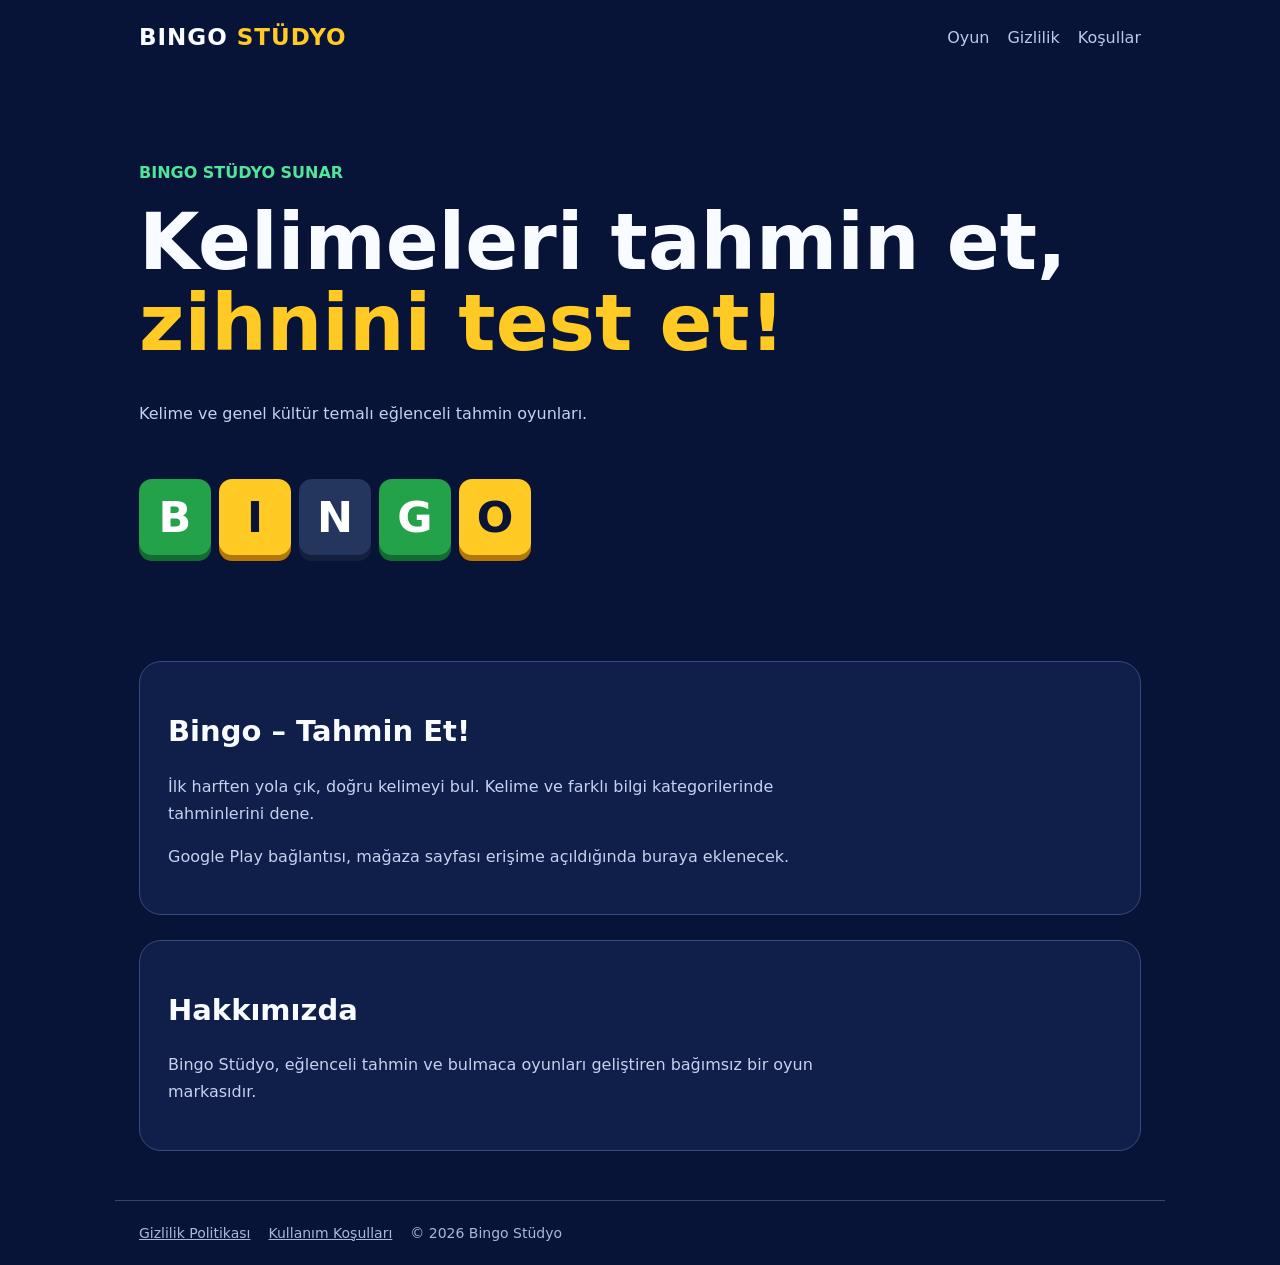
==== index.html @ f496538a "Add files via upload" ====
<!doctype html><html lang="tr"><head><meta charset="utf-8"><meta name="viewport" content="width=device-width,initial-scale=1"><meta name="description" content="Bingo Stüdyo - kelime ve tahmin oyunları."><title>Bingo Stüdyo | Tahmin Et!</title><link rel="stylesheet" href="style.css"></head><body><header><div class="logo">BINGO <span>STÜDYO</span></div><nav><a href="#oyun">Oyun</a><a href="privacy.html">Gizlilik</a><a href="terms.html">Koşullar</a></nav></header><main><section class="hero"><div class="eyebrow">BINGO STÜDYO SUNAR</div><h1>Kelimeleri tahmin et,<br><span>zihnini test et!</span></h1><p>Kelime ve genel kültür temalı eğlenceli tahmin oyunları.</p><div class="tiles" aria-label="Bingo"><div class="tile">B</div><div class="tile">I</div><div class="tile">N</div><div class="tile">G</div><div class="tile">O</div></div></section><section class="panel" id="oyun"><h2>Bingo – Tahmin Et!</h2><p>İlk harften yola çık, doğru kelimeyi bul. Kelime ve farklı bilgi kategorilerinde tahminlerini dene.</p><p>Google Play bağlantısı, mağaza sayfası erişime açıldığında buraya eklenecek.</p></section><section class="panel"><h2>Hakkımızda</h2><p>Bingo Stüdyo, eğlenceli tahmin ve bulmaca oyunları geliştiren bağımsız bir oyun markasıdır.</p></section></main><footer><a href="privacy.html">Gizlilik Politikası</a><a href="terms.html">Kullanım Koşulları</a><span>© 2026 Bingo Stüdyo</span></footer></body></html>
---- style.css ----
*{box-sizing:border-box}body{margin:0;background:#071438;color:#f8fbff;font:16px system-ui,Arial,sans-serif}a{color:inherit}header,main,footer{max-width:1050px;margin:auto;padding:24px}header{display:flex;justify-content:space-between;align-items:center;gap:20px}nav{display:flex;gap:18px;flex-wrap:wrap}nav a{color:#b9c8ec;text-decoration:none}.logo{font-size:23px;font-weight:900;letter-spacing:1px}.logo span{color:#ffca24}.hero{padding:65px 0;display:grid;gap:20px}.eyebrow{color:#51e59c;font-weight:800}h1{font-size:clamp(42px,7vw,78px);line-height:1.04;margin:0}h1 span{color:#ffca24}p{line-height:1.7;color:#c5d1ee;max-width:670px}.cta{display:inline-block;background:#ffca24;color:#071438;font-weight:900;text-decoration:none;padding:14px 23px;border-radius:13px}.panel{background:#101f4a;border:1px solid #354a7d;border-radius:22px;padding:28px;margin:25px 0}.tiles{display:flex;gap:8px;flex-wrap:wrap;margin:16px 0}.tile{display:grid;place-items:center;width:72px;height:76px;border-radius:13px;background:#24a24a;color:white;font-size:43px;font-weight:900;box-shadow:0 6px #126c31}.tile:nth-child(2),.tile:nth-child(5){background:#ffca24;color:#0a1536;box-shadow:0 6px #b47706}.tile:nth-child(3){background:#24365d;box-shadow:0 6px #14203c}footer{border-top:1px solid #34456d;color:#a8b8dc;font-size:14px}footer a{margin-right:18px}h2{font-size:29px}li{line-height:1.8;color:#c5d1ee}@media(max-width:600px){header{align-items:flex-start;flex-direction:column}.tile{width:55px;height:60px;font-size:33px}.hero{padding:35px 0}}
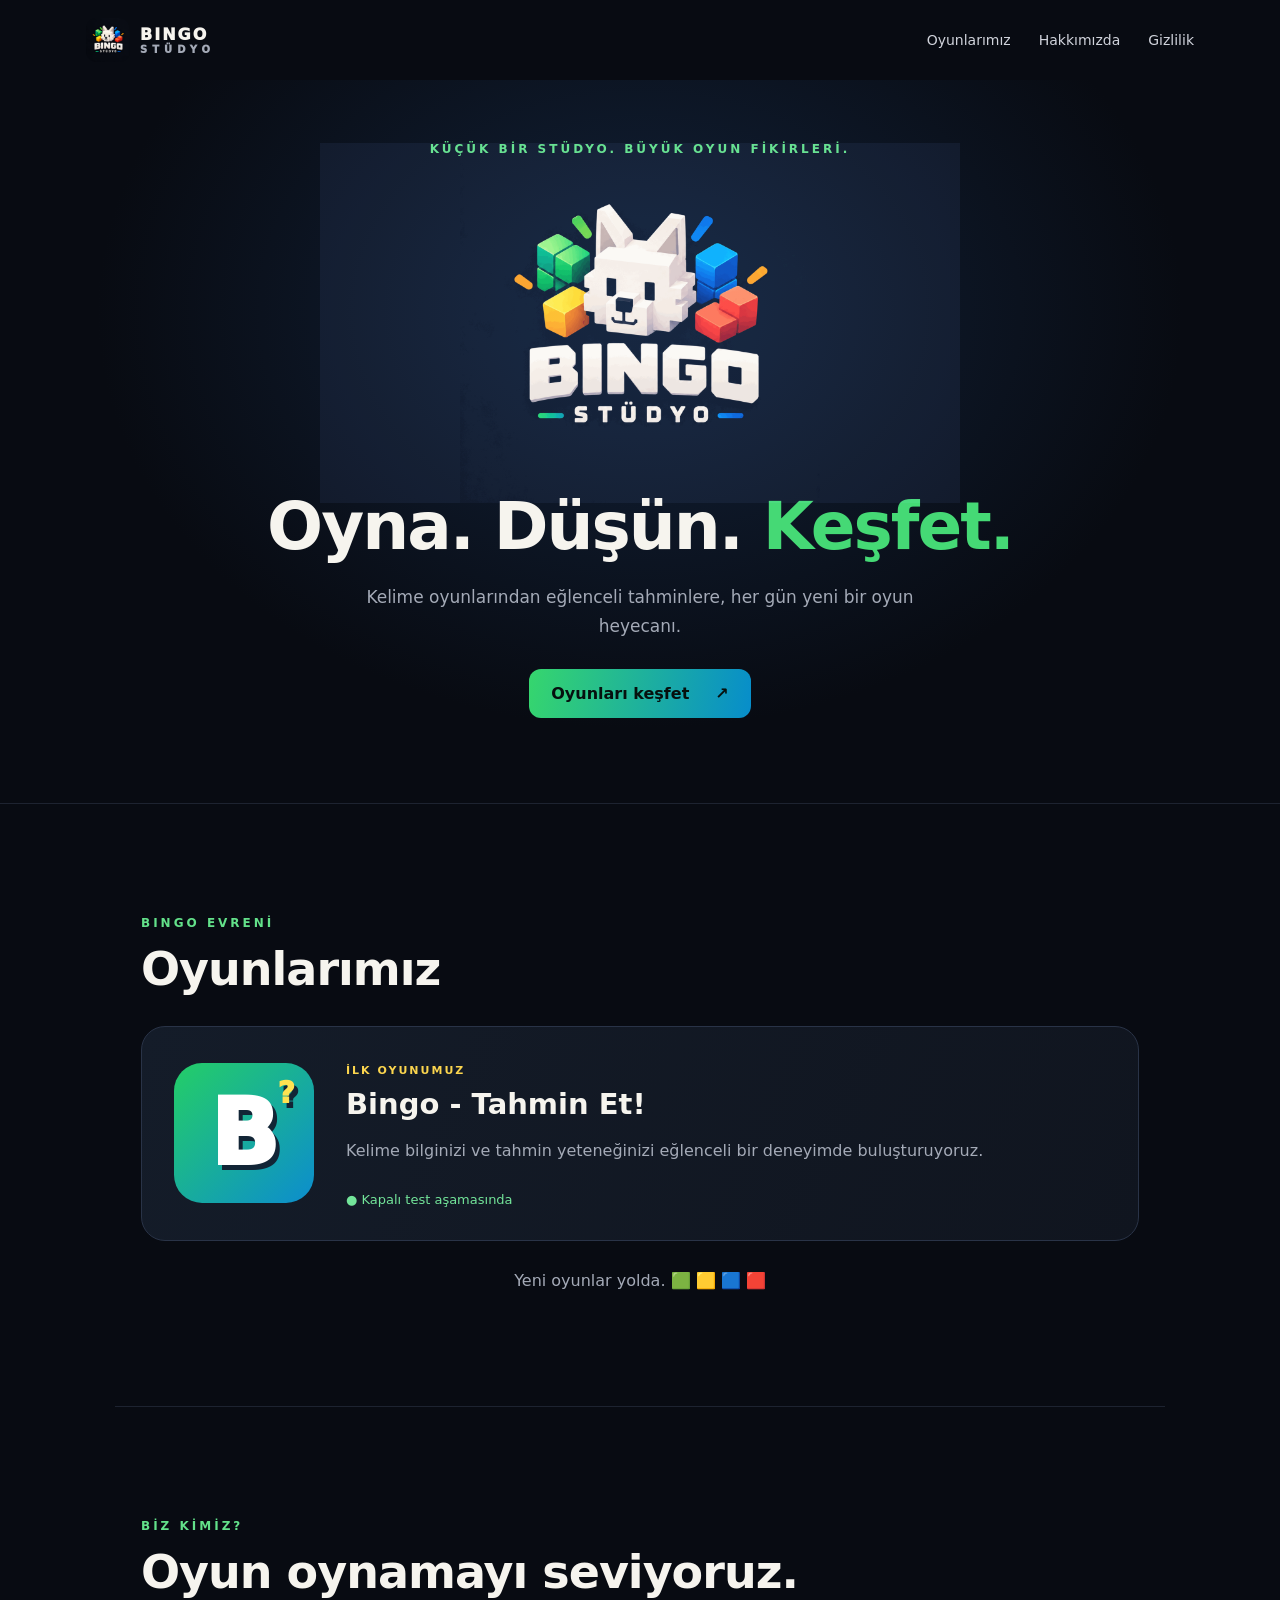
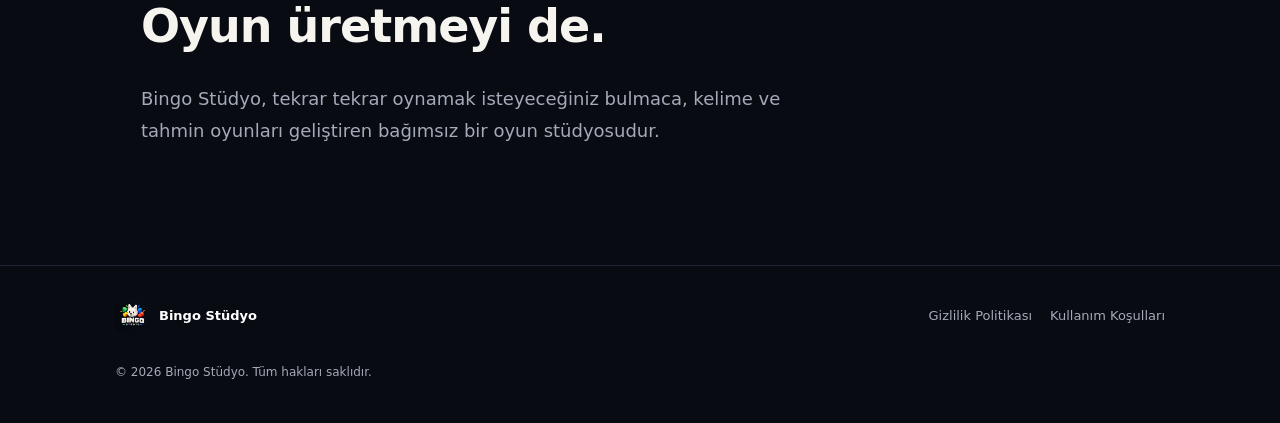
==== commit 078541cd: "Add files via upload" ====
--- a/index.html
+++ b/index.html
@@ -1 +1 @@
-<!doctype html><html lang="tr"><head><meta charset="utf-8"><meta name="viewport" content="width=device-width,initial-scale=1"><meta name="description" content="Bingo Stüdyo - kelime ve tahmin oyunları."><title>Bingo Stüdyo | Tahmin Et!</title><link rel="stylesheet" href="style.css"></head><body><header><div class="logo">BINGO <span>STÜDYO</span></div><nav><a href="#oyun">Oyun</a><a href="privacy.html">Gizlilik</a><a href="terms.html">Koşullar</a></nav></header><main><section class="hero"><div class="eyebrow">BINGO STÜDYO SUNAR</div><h1>Kelimeleri tahmin et,<br><span>zihnini test et!</span></h1><p>Kelime ve genel kültür temalı eğlenceli tahmin oyunları.</p><div class="tiles" aria-label="Bingo"><div class="tile">B</div><div class="tile">I</div><div class="tile">N</div><div class="tile">G</div><div class="tile">O</div></div></section><section class="panel" id="oyun"><h2>Bingo – Tahmin Et!</h2><p>İlk harften yola çık, doğru kelimeyi bul. Kelime ve farklı bilgi kategorilerinde tahminlerini dene.</p><p>Google Play bağlantısı, mağaza sayfası erişime açıldığında buraya eklenecek.</p></section><section class="panel"><h2>Hakkımızda</h2><p>Bingo Stüdyo, eğlenceli tahmin ve bulmaca oyunları geliştiren bağımsız bir oyun markasıdır.</p></section></main><footer><a href="privacy.html">Gizlilik Politikası</a><a href="terms.html">Kullanım Koşulları</a><span>© 2026 Bingo Stüdyo</span></footer></body></html>+<!doctype html><html lang="tr"><head><meta charset="utf-8"><meta name="viewport" content="width=device-width,initial-scale=1"><meta name="theme-color" content="#080b12"><meta name="description" content="Bingo Stüdyo: kelime, tahmin ve bulmaca oyunları."><title>Bingo Stüdyo | Oyna, Düşün, Keşfet</title><link rel="icon" href="logo.png"><link rel="stylesheet" href="style.css"></head><body><header class="nav"><a class="brand" href="./"><img src="logo.png" alt="Bingo Stüdyo maskotu"><span>BINGO <small>STÜDYO</small></span></a><nav><a href="#oyunlar">Oyunlarımız</a><a href="#hakkimizda">Hakkımızda</a><a href="privacy.html">Gizlilik</a></nav></header><main><section class="hero"><div class="glow"></div><div class="hero-inner"><p class="eyebrow">KÜÇÜK BİR STÜDYO. BÜYÜK OYUN FİKİRLERİ.</p><img class="hero-logo" src="banner.png" alt="Bingo Stüdyo, beyaz kurt maskotu ve renkli oyun blokları"><h1>Oyna. Düşün. <em>Keşfet.</em></h1><p class="lead">Kelime oyunlarından eğlenceli tahminlere, her gün yeni bir oyun heyecanı.</p><a class="cta" href="#oyunlar">Oyunları keşfet <span>↗</span></a></div></section><section id="oyunlar" class="section"><p class="eyebrow">BINGO EVRENİ</p><h2>Oyunlarımız</h2><div class="game"><div class="game-icon">B<span>?</span></div><div><span class="tag">İLK OYUNUMUZ</span><h3>Bingo - Tahmin Et!</h3><p>Kelime bilginizi ve tahmin yeteneğinizi eğlenceli bir deneyimde buluşturuyoruz.</p><span class="status">● Kapalı test aşamasında</span></div></div><p class="soon">Yeni oyunlar yolda. 🟩 🟨 🟦 🟥</p></section><section id="hakkimizda" class="section about"><p class="eyebrow">BİZ KİMİZ?</p><h2>Oyun oynamayı seviyoruz.<br>Oyun üretmeyi de.</h2><p>Bingo Stüdyo, tekrar tekrar oynamak isteyeceğiniz bulmaca, kelime ve tahmin oyunları geliştiren bağımsız bir oyun stüdyosudur.</p></section></main><footer><div class="footer-brand"><img src="logo.png" alt=""><span>Bingo Stüdyo</span></div><div class="footer-links"><a href="privacy.html">Gizlilik Politikası</a><a href="terms.html">Kullanım Koşulları</a></div><p>© 2026 Bingo Stüdyo. Tüm hakları saklıdır.</p></footer></body></html>
--- a/style.css
+++ b/style.css
@@ -1 +1 @@
-*{box-sizing:border-box}body{margin:0;background:#071438;color:#f8fbff;font:16px system-ui,Arial,sans-serif}a{color:inherit}header,main,footer{max-width:1050px;margin:auto;padding:24px}header{display:flex;justify-content:space-between;align-items:center;gap:20px}nav{display:flex;gap:18px;flex-wrap:wrap}nav a{color:#b9c8ec;text-decoration:none}.logo{font-size:23px;font-weight:900;letter-spacing:1px}.logo span{color:#ffca24}.hero{padding:65px 0;display:grid;gap:20px}.eyebrow{color:#51e59c;font-weight:800}h1{font-size:clamp(42px,7vw,78px);line-height:1.04;margin:0}h1 span{color:#ffca24}p{line-height:1.7;color:#c5d1ee;max-width:670px}.cta{display:inline-block;background:#ffca24;color:#071438;font-weight:900;text-decoration:none;padding:14px 23px;border-radius:13px}.panel{background:#101f4a;border:1px solid #354a7d;border-radius:22px;padding:28px;margin:25px 0}.tiles{display:flex;gap:8px;flex-wrap:wrap;margin:16px 0}.tile{display:grid;place-items:center;width:72px;height:76px;border-radius:13px;background:#24a24a;color:white;font-size:43px;font-weight:900;box-shadow:0 6px #126c31}.tile:nth-child(2),.tile:nth-child(5){background:#ffca24;color:#0a1536;box-shadow:0 6px #b47706}.tile:nth-child(3){background:#24365d;box-shadow:0 6px #14203c}footer{border-top:1px solid #34456d;color:#a8b8dc;font-size:14px}footer a{margin-right:18px}h2{font-size:29px}li{line-height:1.8;color:#c5d1ee}@media(max-width:600px){header{align-items:flex-start;flex-direction:column}.tile{width:55px;height:60px;font-size:33px}.hero{padding:35px 0}}+:root{color-scheme:dark;--bg:#080b12;--text:#f6f4ee;--muted:#a4aab7;--green:#34d66a}*{box-sizing:border-box}html{scroll-behavior:smooth}body{margin:0;background:var(--bg);color:var(--text);font-family:Inter,system-ui,-apple-system,"Segoe UI",Arial,sans-serif}a{color:inherit;text-decoration:none}.nav{height:80px;max-width:1160px;margin:auto;padding:0 26px;display:flex;align-items:center;justify-content:space-between}.brand{display:flex;align-items:center;gap:10px;font-weight:950;letter-spacing:2px}.brand img{width:44px;height:44px;border-radius:11px}.brand small{display:block;font-size:10px;letter-spacing:5px;color:var(--muted)}nav{display:flex;gap:28px;color:#d0d3db;font-size:14px}nav a:hover,.footer-links a:hover{color:var(--green)}.hero{position:relative;overflow:hidden;min-height:680px;display:grid;place-items:center;text-align:center;border-bottom:1px solid #1d2330}.glow{position:absolute;inset:0;background:radial-gradient(ellipse at 50% 32%,#12223a 0%,transparent 60%);pointer-events:none}.hero-inner{position:relative;padding:50px 20px 85px}.eyebrow{font-size:12px;letter-spacing:3px;color:#63e18a;font-weight:800}.hero-logo{display:block;width:min(660px,94vw);height:360px;object-fit:contain;margin:-25px auto -15px;mix-blend-mode:screen}.hero h1{font-size:clamp(36px,6vw,66px);letter-spacing:-2px;margin:0}.hero h1 em{font-style:normal;color:#45d975}.lead{color:var(--muted);font-size:17px;line-height:1.7;max-width:580px;margin:18px auto 28px}.cta{display:inline-flex;align-items:center;gap:26px;background:linear-gradient(100deg,#36d66d,#078dcb);color:#06100e;padding:15px 22px;border-radius:12px;font-weight:850}.cta:hover{filter:brightness(1.12)}.section{max-width:1050px;margin:0 auto;padding:100px 26px}.section h2{font-size:clamp(30px,4vw,46px);letter-spacing:-1px;margin:8px 0 30px}.game{display:flex;align-items:center;gap:32px;background:linear-gradient(115deg,#141c29,#10151f);border:1px solid #293347;border-radius:24px;padding:32px}.game-icon{flex:none;width:140px;height:140px;border-radius:28px;background:linear-gradient(135deg,#24ce67,#0c8dce);display:grid;place-items:center;font-size:90px;font-weight:1000;color:white;position:relative;text-shadow:4px 5px #122536}.game-icon span{position:absolute;font-size:30px;right:19px;top:12px;color:#ffe251}.tag{font-size:11px;letter-spacing:2px;font-weight:900;color:#fbd54e}.game h3{font-size:29px;margin:9px 0}.game p,.about>p:last-child{color:var(--muted);line-height:1.8}.status{display:inline-block;margin-top:10px;color:#73e59a;font-size:13px}.soon{color:var(--muted);text-align:center;margin-top:30px}.about{border-top:1px solid #1d2330}.about>p:last-child{max-width:650px;font-size:18px}footer{border-top:1px solid #202634;padding:32px max(26px,calc((100vw - 1050px)/2));display:flex;align-items:center;gap:20px;flex-wrap:wrap;color:var(--muted);font-size:13px}.footer-brand{display:flex;align-items:center;gap:9px;color:white;font-weight:800;margin-right:auto}.footer-brand img{width:35px;border-radius:8px}.footer-links{display:flex;gap:18px}footer>p{width:100%;font-size:12px}@media(max-width:600px){.nav{height:68px;padding:0 16px}.brand{font-size:13px}.brand img{width:37px;height:37px}nav{gap:12px;font-size:11px}.hero{min-height:610px}.hero-logo{height:270px}.eyebrow{font-size:10px;letter-spacing:2px}.lead{font-size:15px}.section{padding:65px 20px}.game{padding:23px;display:block}.game-icon{width:105px;height:105px;font-size:70px;margin-bottom:22px}.game h3{font-size:25px}footer{padding:28px 20px}}
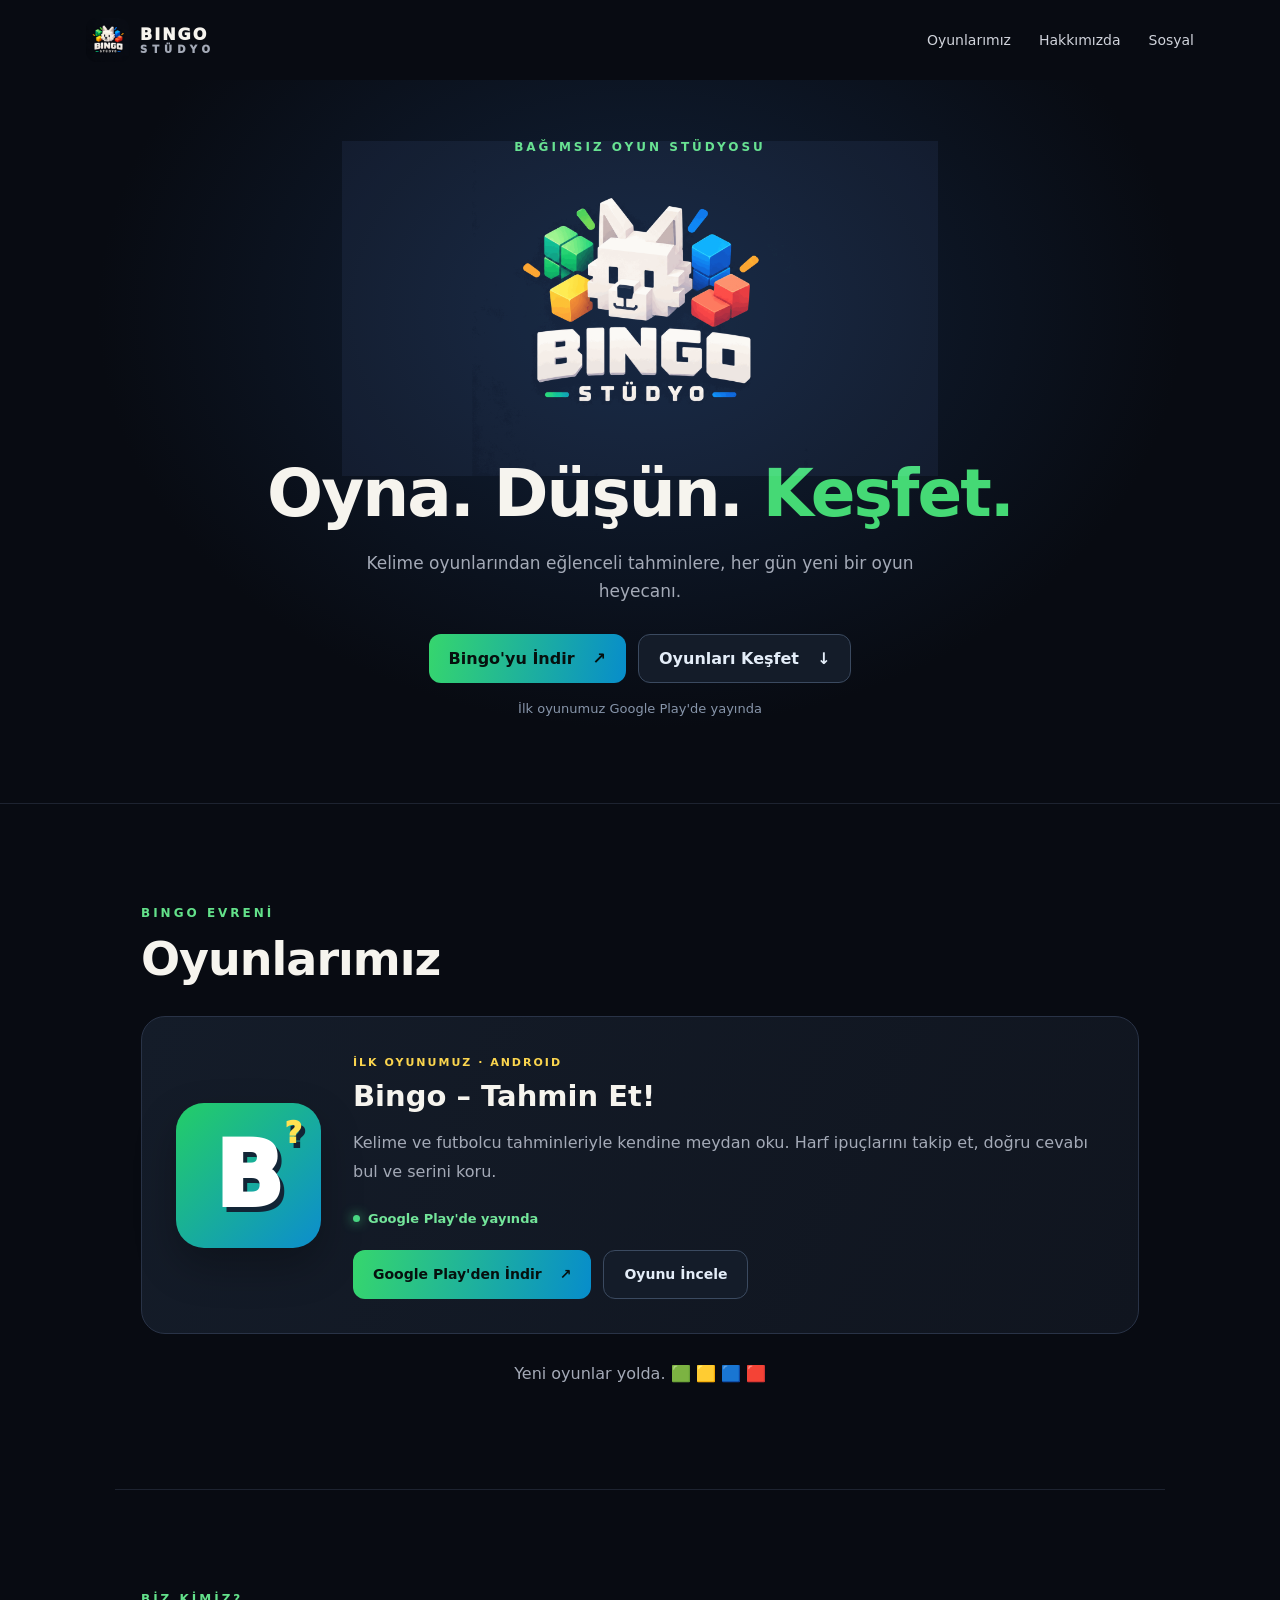
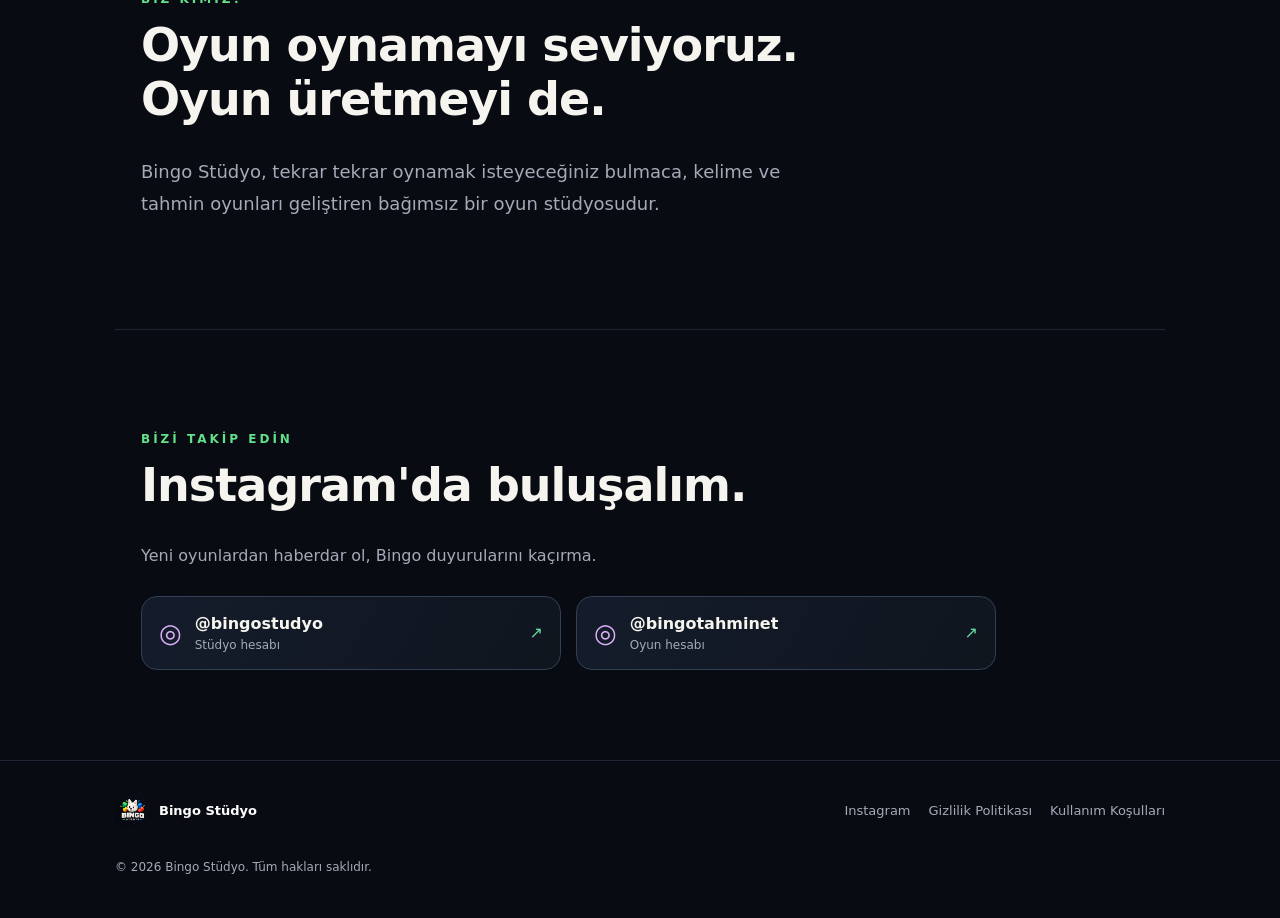
==== commit 411ca3e1: "Add files via upload" ====
--- a/index.html
+++ b/index.html
@@ -1 +1 @@
-<!doctype html><html lang="tr"><head><meta charset="utf-8"><meta name="viewport" content="width=device-width,initial-scale=1"><meta name="theme-color" content="#080b12"><meta name="description" content="Bingo Stüdyo: kelime, tahmin ve bulmaca oyunları."><title>Bingo Stüdyo | Oyna, Düşün, Keşfet</title><link rel="icon" href="logo.png"><link rel="stylesheet" href="style.css"></head><body><header class="nav"><a class="brand" href="./"><img src="logo.png" alt="Bingo Stüdyo maskotu"><span>BINGO <small>STÜDYO</small></span></a><nav><a href="#oyunlar">Oyunlarımız</a><a href="#hakkimizda">Hakkımızda</a><a href="privacy.html">Gizlilik</a></nav></header><main><section class="hero"><div class="glow"></div><div class="hero-inner"><p class="eyebrow">KÜÇÜK BİR STÜDYO. BÜYÜK OYUN FİKİRLERİ.</p><img class="hero-logo" src="banner.png" alt="Bingo Stüdyo, beyaz kurt maskotu ve renkli oyun blokları"><h1>Oyna. Düşün. <em>Keşfet.</em></h1><p class="lead">Kelime oyunlarından eğlenceli tahminlere, her gün yeni bir oyun heyecanı.</p><a class="cta" href="#oyunlar">Oyunları keşfet <span>↗</span></a></div></section><section id="oyunlar" class="section"><p class="eyebrow">BINGO EVRENİ</p><h2>Oyunlarımız</h2><div class="game"><div class="game-icon">B<span>?</span></div><div><span class="tag">İLK OYUNUMUZ</span><h3>Bingo - Tahmin Et!</h3><p>Kelime bilginizi ve tahmin yeteneğinizi eğlenceli bir deneyimde buluşturuyoruz.</p><span class="status">● Kapalı test aşamasında</span></div></div><p class="soon">Yeni oyunlar yolda. 🟩 🟨 🟦 🟥</p></section><section id="hakkimizda" class="section about"><p class="eyebrow">BİZ KİMİZ?</p><h2>Oyun oynamayı seviyoruz.<br>Oyun üretmeyi de.</h2><p>Bingo Stüdyo, tekrar tekrar oynamak isteyeceğiniz bulmaca, kelime ve tahmin oyunları geliştiren bağımsız bir oyun stüdyosudur.</p></section></main><footer><div class="footer-brand"><img src="logo.png" alt=""><span>Bingo Stüdyo</span></div><div class="footer-links"><a href="privacy.html">Gizlilik Politikası</a><a href="terms.html">Kullanım Koşulları</a></div><p>© 2026 Bingo Stüdyo. Tüm hakları saklıdır.</p></footer></body></html>+<!doctype html><html lang="tr"><head><meta charset="utf-8"><meta name="viewport" content="width=device-width,initial-scale=1"><meta name="theme-color" content="#080b12"><meta name="description" content="Bingo Stüdyo: kelime ve futbolcu tahmin oyunları. Bingo – Tahmin Et! Google Play'de."><meta property="og:title" content="Bingo Stüdyo | Oyna, Düşün, Keşfet"><meta property="og:description" content="Bingo – Tahmin Et! Google Play'de. Kelimeleri ve futbolcuları tahmin et!"><meta property="og:image" content="https://bingostudyo.github.io/banner.png"><title>Bingo Stüdyo | Oyna, Düşün, Keşfet</title><link rel="icon" href="logo.png"><link rel="stylesheet" href="style.css"></head><body><header class="nav"><a class="brand" href="./" aria-label="Bingo Stüdyo ana sayfa"><img src="logo.png" alt="Bingo Stüdyo logosu"><span>BINGO <small>STÜDYO</small></span></a><nav aria-label="Ana menü"><a href="#oyunlar">Oyunlarımız</a><a href="#hakkimizda">Hakkımızda</a><a href="#sosyal">Sosyal</a></nav></header><main><section class="hero"><div class="glow"></div><div class="hero-inner"><p class="eyebrow">BAĞIMSIZ OYUN STÜDYOSU</p><img class="hero-logo" src="banner.png" alt="Bingo Stüdyo, beyaz kurt maskotu ve renkli oyun blokları"><h1>Oyna. Düşün. <em>Keşfet.</em></h1><p class="lead">Kelime oyunlarından eğlenceli tahminlere, her gün yeni bir oyun heyecanı.</p><div class="hero-actions"><a class="cta" href="indir/">Bingo'yu İndir <span aria-hidden="true">↗</span></a><a class="outline" href="#oyunlar">Oyunları Keşfet <span aria-hidden="true">↓</span></a></div><p class="hero-note">İlk oyunumuz Google Play'de yayında</p></div></section><section id="oyunlar" class="section"><p class="eyebrow">BINGO EVRENİ</p><h2>Oyunlarımız</h2><article class="game"><div class="game-icon" aria-hidden="true">B<span>?</span></div><div class="game-copy"><span class="tag">İLK OYUNUMUZ · ANDROID</span><h3>Bingo – Tahmin Et!</h3><p>Kelime ve futbolcu tahminleriyle kendine meydan oku. Harf ipuçlarını takip et, doğru cevabı bul ve serini koru.</p><span class="status"><span class="status-dot"></span> Google Play'de yayında</span><div class="game-actions"><a class="cta" href="indir/">Google Play'den İndir <span aria-hidden="true">↗</span></a><a class="outline small" href="bingo-tahmin-et.html">Oyunu İncele</a></div></div></article><p class="soon">Yeni oyunlar yolda. 🟩 🟨 🟦 🟥</p></section><section id="hakkimizda" class="section about"><p class="eyebrow">BİZ KİMİZ?</p><h2>Oyun oynamayı seviyoruz.<br>Oyun üretmeyi de.</h2><p>Bingo Stüdyo, tekrar tekrar oynamak isteyeceğiniz bulmaca, kelime ve tahmin oyunları geliştiren bağımsız bir oyun stüdyosudur.</p></section><section id="sosyal" class="section social"><p class="eyebrow">BİZİ TAKİP EDİN</p><h2>Instagram'da buluşalım.</h2><p>Yeni oyunlardan haberdar ol, Bingo duyurularını kaçırma.</p><div class="social-links"><a href="https://www.instagram.com/bingostudyo/" target="_blank" rel="noopener noreferrer"><span class="social-icon">◎</span><span><strong>@bingostudyo</strong><small>Stüdyo hesabı</small></span><span aria-hidden="true">↗</span></a><a href="https://www.instagram.com/bingotahminet/" target="_blank" rel="noopener noreferrer"><span class="social-icon">◎</span><span><strong>@bingotahminet</strong><small>Oyun hesabı</small></span><span aria-hidden="true">↗</span></a></div></section></main><footer><div class="footer-brand"><img src="logo.png" alt=""><span>Bingo Stüdyo</span></div><div class="footer-links"><a href="https://www.instagram.com/bingostudyo/" target="_blank" rel="noopener noreferrer">Instagram</a><a href="privacy.html">Gizlilik Politikası</a><a href="terms.html">Kullanım Koşulları</a></div><p>© 2026 Bingo Stüdyo. Tüm hakları saklıdır.</p></footer></body></html>
--- a/style.css
+++ b/style.css
@@ -1 +1,2 @@
-:root{color-scheme:dark;--bg:#080b12;--text:#f6f4ee;--muted:#a4aab7;--green:#34d66a}*{box-sizing:border-box}html{scroll-behavior:smooth}body{margin:0;background:var(--bg);color:var(--text);font-family:Inter,system-ui,-apple-system,"Segoe UI",Arial,sans-serif}a{color:inherit;text-decoration:none}.nav{height:80px;max-width:1160px;margin:auto;padding:0 26px;display:flex;align-items:center;justify-content:space-between}.brand{display:flex;align-items:center;gap:10px;font-weight:950;letter-spacing:2px}.brand img{width:44px;height:44px;border-radius:11px}.brand small{display:block;font-size:10px;letter-spacing:5px;color:var(--muted)}nav{display:flex;gap:28px;color:#d0d3db;font-size:14px}nav a:hover,.footer-links a:hover{color:var(--green)}.hero{position:relative;overflow:hidden;min-height:680px;display:grid;place-items:center;text-align:center;border-bottom:1px solid #1d2330}.glow{position:absolute;inset:0;background:radial-gradient(ellipse at 50% 32%,#12223a 0%,transparent 60%);pointer-events:none}.hero-inner{position:relative;padding:50px 20px 85px}.eyebrow{font-size:12px;letter-spacing:3px;color:#63e18a;font-weight:800}.hero-logo{display:block;width:min(660px,94vw);height:360px;object-fit:contain;margin:-25px auto -15px;mix-blend-mode:screen}.hero h1{font-size:clamp(36px,6vw,66px);letter-spacing:-2px;margin:0}.hero h1 em{font-style:normal;color:#45d975}.lead{color:var(--muted);font-size:17px;line-height:1.7;max-width:580px;margin:18px auto 28px}.cta{display:inline-flex;align-items:center;gap:26px;background:linear-gradient(100deg,#36d66d,#078dcb);color:#06100e;padding:15px 22px;border-radius:12px;font-weight:850}.cta:hover{filter:brightness(1.12)}.section{max-width:1050px;margin:0 auto;padding:100px 26px}.section h2{font-size:clamp(30px,4vw,46px);letter-spacing:-1px;margin:8px 0 30px}.game{display:flex;align-items:center;gap:32px;background:linear-gradient(115deg,#141c29,#10151f);border:1px solid #293347;border-radius:24px;padding:32px}.game-icon{flex:none;width:140px;height:140px;border-radius:28px;background:linear-gradient(135deg,#24ce67,#0c8dce);display:grid;place-items:center;font-size:90px;font-weight:1000;color:white;position:relative;text-shadow:4px 5px #122536}.game-icon span{position:absolute;font-size:30px;right:19px;top:12px;color:#ffe251}.tag{font-size:11px;letter-spacing:2px;font-weight:900;color:#fbd54e}.game h3{font-size:29px;margin:9px 0}.game p,.about>p:last-child{color:var(--muted);line-height:1.8}.status{display:inline-block;margin-top:10px;color:#73e59a;font-size:13px}.soon{color:var(--muted);text-align:center;margin-top:30px}.about{border-top:1px solid #1d2330}.about>p:last-child{max-width:650px;font-size:18px}footer{border-top:1px solid #202634;padding:32px max(26px,calc((100vw - 1050px)/2));display:flex;align-items:center;gap:20px;flex-wrap:wrap;color:var(--muted);font-size:13px}.footer-brand{display:flex;align-items:center;gap:9px;color:white;font-weight:800;margin-right:auto}.footer-brand img{width:35px;border-radius:8px}.footer-links{display:flex;gap:18px}footer>p{width:100%;font-size:12px}@media(max-width:600px){.nav{height:68px;padding:0 16px}.brand{font-size:13px}.brand img{width:37px;height:37px}nav{gap:12px;font-size:11px}.hero{min-height:610px}.hero-logo{height:270px}.eyebrow{font-size:10px;letter-spacing:2px}.lead{font-size:15px}.section{padding:65px 20px}.game{padding:23px;display:block}.game-icon{width:105px;height:105px;font-size:70px;margin-bottom:22px}.game h3{font-size:25px}footer{padding:28px 20px}}+
+:root{color-scheme:dark;--bg:#080b12;--panel:#121b29;--text:#f6f4ee;--muted:#a4aab7;--green:#34d66a;--border:#283348}*{box-sizing:border-box}html{scroll-behavior:smooth}body{margin:0;background:var(--bg);color:var(--text);font-family:Inter,system-ui,-apple-system,"Segoe UI",Arial,sans-serif}a{color:inherit;text-decoration:none}a:focus-visible{outline:3px solid #ffe06a;outline-offset:4px}button{font:inherit}.nav{height:80px;max-width:1160px;margin:auto;padding:0 26px;display:flex;align-items:center;justify-content:space-between;gap:15px}.brand{display:flex;align-items:center;gap:10px;font-weight:950;letter-spacing:2px;flex-shrink:0}.brand img{width:44px;height:44px;border-radius:11px}.brand small{display:block;font-size:10px;letter-spacing:5px;color:var(--muted)}nav{display:flex;gap:28px;color:#d0d3db;font-size:14px}nav a:hover,.footer-links a:hover{color:var(--green)}.hero{position:relative;overflow:hidden;min-height:665px;display:grid;place-items:center;text-align:center;border-bottom:1px solid #1d2330}.glow{position:absolute;inset:0;background:radial-gradient(ellipse at 50% 32%,#12223a 0%,transparent 60%);pointer-events:none}.hero-inner{position:relative;padding:48px 20px 74px}.eyebrow{font-size:12px;letter-spacing:3px;color:#63e18a;font-weight:800}.hero-logo{display:block;width:min(660px,94vw);height:335px;object-fit:contain;margin:-25px auto -18px;mix-blend-mode:screen}.hero h1,.detail-hero h1{font-size:clamp(38px,6vw,66px);letter-spacing:-2px;margin:0;line-height:1.1}.hero h1 em,.detail-hero h1 em{font-style:normal;color:#45d975}.lead{color:var(--muted);font-size:17px;line-height:1.7;max-width:580px;margin:18px auto 28px}.hero-actions{display:flex;align-items:center;justify-content:center;flex-wrap:wrap;gap:12px}.cta,.outline{display:inline-flex;align-items:center;justify-content:center;gap:18px;min-height:49px;padding:13px 20px;border-radius:12px;font-weight:850;transition:transform .2s,background .2s,filter .2s}.cta{background:linear-gradient(100deg,#36d66d,#078dcb);color:#06100e}.outline{border:1px solid #3b4a60;color:#e4edf8;background:#141c29}.cta:hover,.outline:hover{transform:translateY(-2px)}.cta:hover{filter:brightness(1.12)}.outline:hover{background:#1d2a3d}.hero-note,.detail-note{color:#8795aa;font-size:13px;margin-top:18px}.section{max-width:1050px;margin:0 auto;padding:90px 26px}.section h2{font-size:clamp(30px,4vw,46px);letter-spacing:-1px;margin:8px 0 30px}.game{display:flex;align-items:center;gap:32px;background:linear-gradient(115deg,#141c29,#10151f);border:1px solid #293347;border-radius:24px;padding:34px}.game-icon{flex:none;width:145px;height:145px;border-radius:28px;background:linear-gradient(135deg,#24ce67,#0c8dce);display:grid;place-items:center;font-size:90px;font-weight:1000;color:white;position:relative;text-shadow:4px 5px #122536;box-shadow:0 18px 40px #0004}.game-icon span{position:absolute;font-size:30px;right:19px;top:12px;color:#ffe251}.game-copy{min-width:0}.tag{font-size:11px;letter-spacing:2px;font-weight:900;color:#fbd54e}.game h3{font-size:29px;margin:9px 0}.game p,.about>p:last-child,.social>p:not(.eyebrow){color:var(--muted);line-height:1.8}.status{display:inline-flex;align-items:center;gap:8px;margin-top:8px;color:#73e59a;font-size:13px;font-weight:700}.status-dot{width:7px;height:7px;border-radius:50%;background:#49d883;box-shadow:0 0 12px #49d883}.game-actions{display:flex;align-items:center;flex-wrap:wrap;gap:12px;margin-top:24px}.game-actions .cta,.game-actions .outline{font-size:14px}.soon{color:var(--muted);text-align:center;margin-top:30px}.about,.social{border-top:1px solid #1d2330}.about>p:last-child{max-width:650px;font-size:18px}.social-links{display:flex;gap:15px;flex-wrap:wrap;margin-top:25px}.social-links a{display:flex;align-items:center;gap:13px;flex:1 1 260px;max-width:420px;padding:17px;border:1px solid #304056;border-radius:16px;background:linear-gradient(120deg,#141c2b,#10151e);transition:border-color .2s,transform .2s}.social-links a:hover{border-color:#50df8a;transform:translateY(-2px)}.social-links a>span:last-child{margin-left:auto;color:#64dba0}.social-links strong,.social-links small{display:block}.social-links small{font-size:12px;color:var(--muted);margin-top:5px}.social-icon{font-size:26px;color:#dcb0f9}footer{border-top:1px solid #202634;padding:32px max(26px,calc((100vw - 1050px)/2));display:flex;align-items:center;gap:20px;flex-wrap:wrap;color:var(--muted);font-size:13px}.footer-brand{display:flex;align-items:center;gap:9px;color:white;font-weight:800;margin-right:auto}.footer-brand img{width:35px;border-radius:8px}.footer-links{display:flex;gap:18px;flex-wrap:wrap}footer>p{width:100%;font-size:12px}.detail-hero{position:relative;overflow:hidden;border-bottom:1px solid #1d2330}.detail-inner{max-width:1100px;margin:auto;min-height:570px;padding:75px 26px;display:grid;grid-template-columns:1.15fr .85fr;align-items:center;gap:40px;position:relative}.detail-copy .lead{margin:22px 0 30px}.detail-copy .hero-actions{justify-content:flex-start}.detail-copy h1{margin-top:22px}.preview{background:linear-gradient(150deg,#18253a,#0d1420);border:1px solid #34465f;border-radius:26px;padding:36px 25px;text-align:center;box-shadow:0 25px 70px #0007;transform:rotate(2deg)}.preview-head{font-size:24px;font-weight:1000;letter-spacing:4px}.preview-head span{display:block;font-size:12px;letter-spacing:3px;color:#8ed8b3;margin-top:5px}.preview-grid{display:grid;grid-template-columns:repeat(5,1fr);gap:7px;margin:28px auto 18px;max-width:340px}.preview-grid span{aspect-ratio:1;display:grid;place-items:center;border-radius:9px;font-size:clamp(20px,3vw,36px);font-weight:900}.correct{background:#168b55}.present{background:#c18c27}.preview>p{font-size:13px;color:var(--muted)}.features{display:grid;grid-template-columns:repeat(3,1fr);gap:16px}.features article{border:1px solid var(--border);background:#111924;border-radius:16px;padding:24px}.features article>span{color:#58d988;font-weight:900}.features h3{font-size:19px;margin:14px 0}.features p{color:var(--muted);line-height:1.7;font-size:14px}@media(max-width:750px){.detail-inner{grid-template-columns:1fr;gap:15px;padding:65px 22px}.preview{max-width:470px;margin:10px auto 0;width:100%}.features{grid-template-columns:1fr}.hero-logo{height:280px}}@media(max-width:600px){.nav{height:68px;padding:0 16px}.brand{font-size:12px;letter-spacing:1px}.brand img{width:37px;height:37px}.brand small{font-size:9px;letter-spacing:3px}nav{gap:12px;font-size:11px}.hero{min-height:580px}.hero-logo{height:255px}.eyebrow{font-size:10px;letter-spacing:2px}.lead{font-size:15px}.section{padding:65px 20px}.game{padding:23px;display:block}.game-icon{width:105px;height:105px;font-size:70px;margin-bottom:22px}.game h3{font-size:25px}.game-actions>*{flex:1 1 auto}footer{padding:28px 20px}.social-links a{max-width:none}.detail-inner{padding:45px 20px}.detail-copy h1{font-size:42px}}@media(prefers-reduced-motion:reduce){html{scroll-behavior:auto}.cta,.outline,.social-links a{transition:none}}
